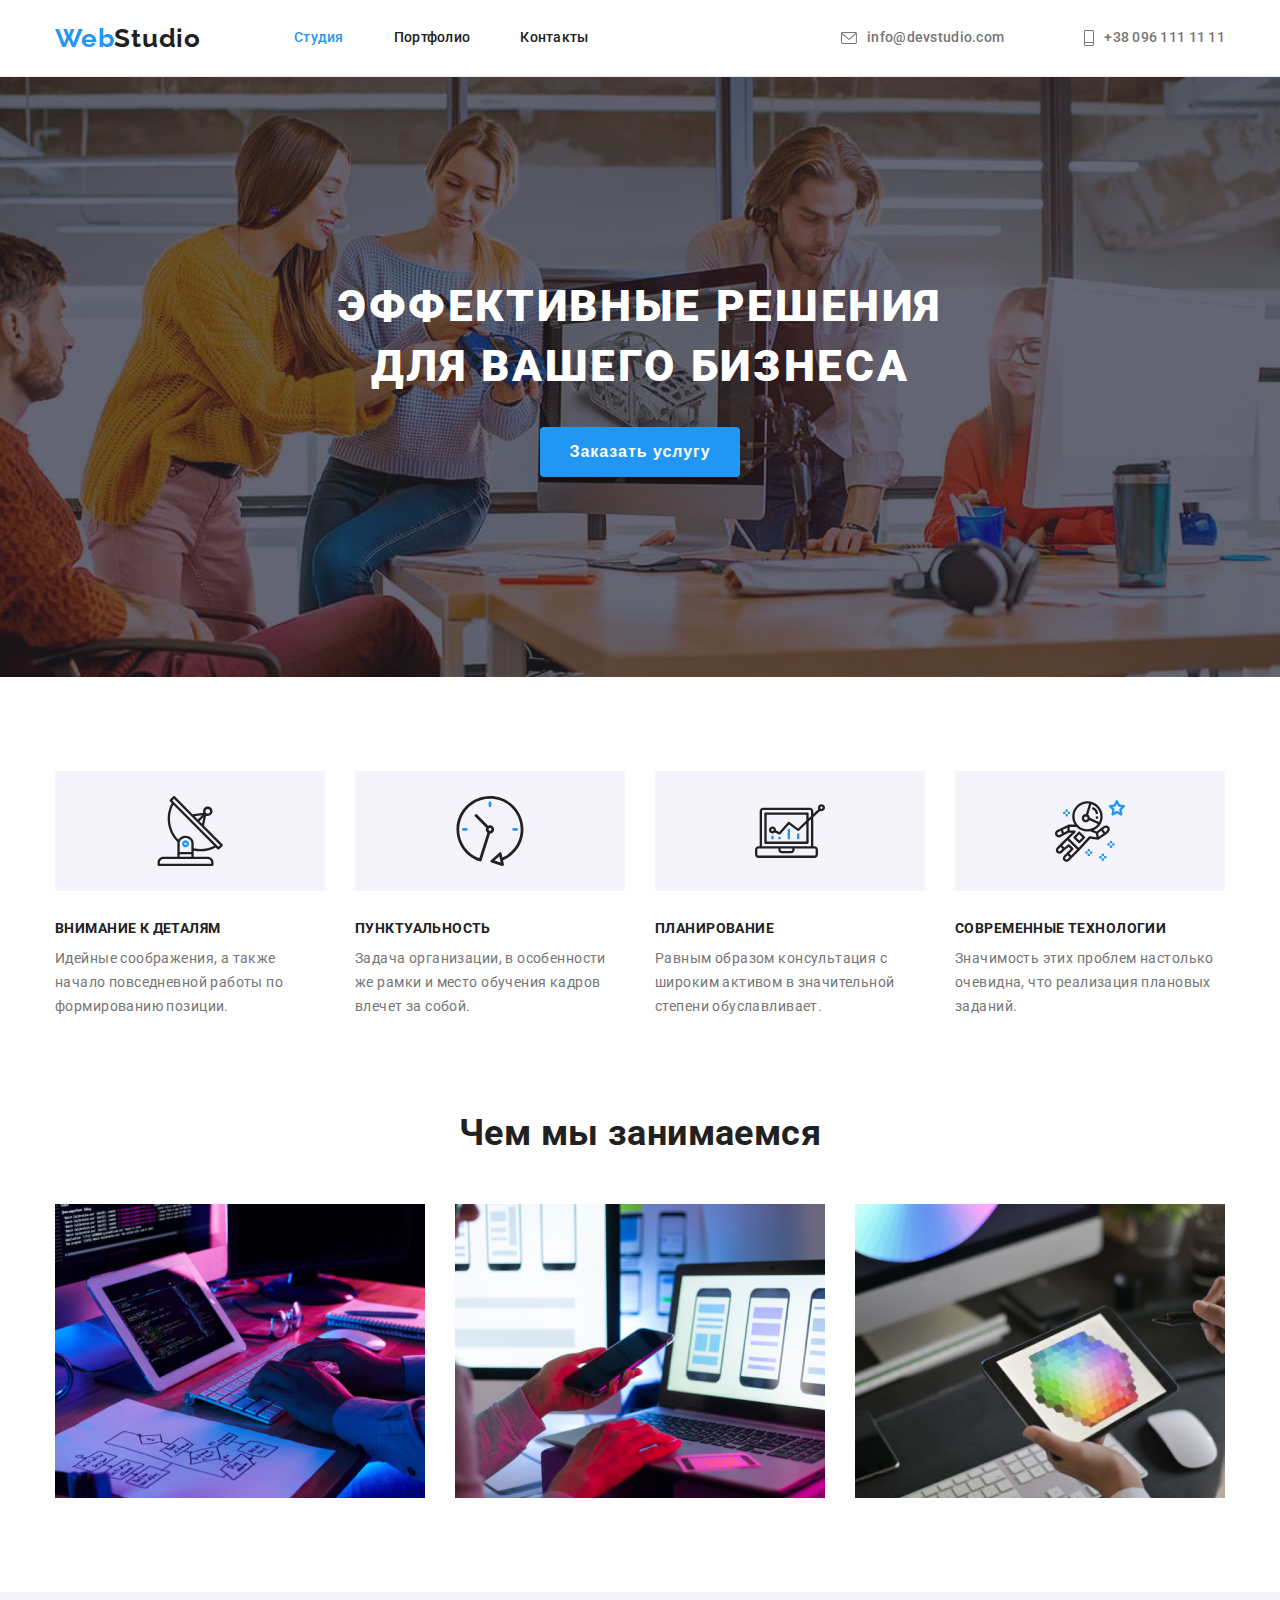
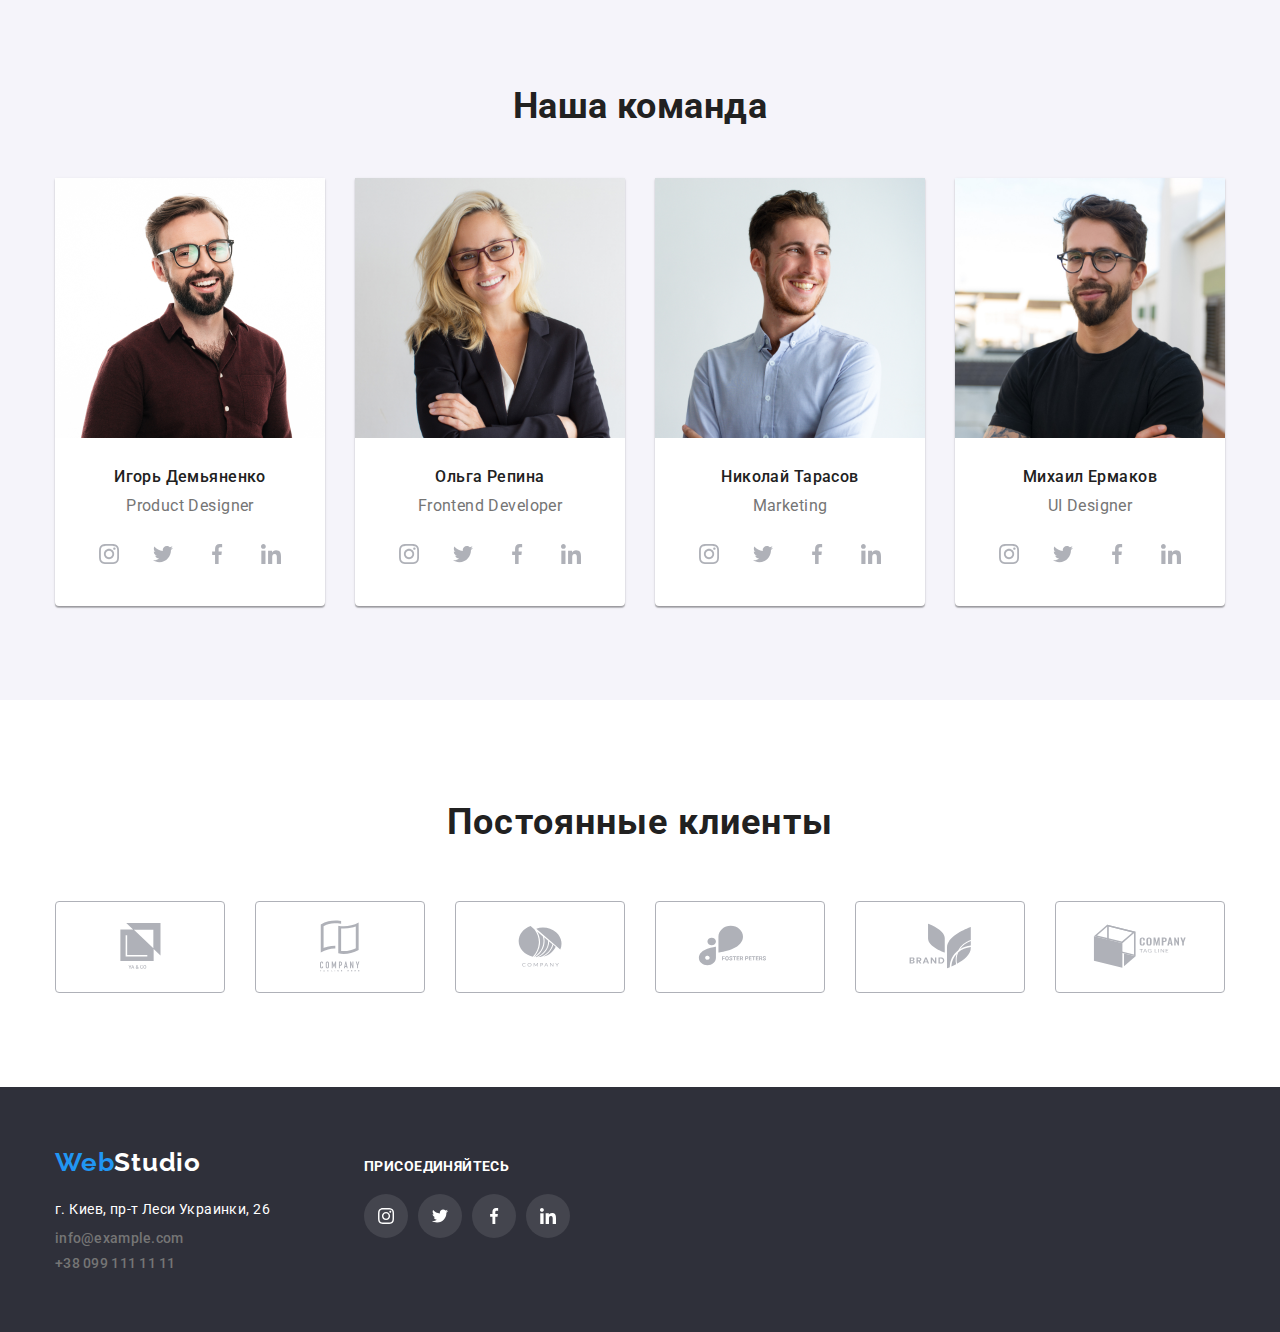
==== index.html @ dac80555 "copy the previous work" ====
<!DOCTYPE html>
<html lang="ru">

<head>
    <meta charset="UTF-8">
    <meta http-equiv="X-UA-Compatible" content="IE=edge">
    <meta name="viewport" content="width=device-width, initial-scale=1.0">
    <link
        href="https://fonts.googleapis.com/css2?family=Montserrat&family=Poppins:wght@400;700;900&family=Raleway:wght@400;500;700;900&family=Roboto:wght@400;500;700;900&display=swap"
        rel="stylesheet">
    <link rel="stylesheet" href="https://cdnjs.cloudflare.com/ajax/libs/modern-normalize/1.1.0/modern-normalize.min.css"
        integrity="sha512-wpPYUAdjBVSE4KJnH1VR1HeZfpl1ub8YT/NKx4PuQ5NmX2tKuGu6U/JRp5y+Y8XG2tV+wKQpNHVUX03MfMFn9Q=="
        crossorigin="anonymous" referrerpolicy="no-referrer" />
    <link rel="stylesheet" href="./css/style.css">
    <title>Studia</title>
</head>

<body>

    <header class="header-container">
        <div class="container main-nav">
            <nav class="logo main-nav">
                <a class="link-logo" href="#"><span class="logo-accent">Web</span>Studio</a>

                <ul class="site-nav">
                    <li class="logo-item">
                        <a class="link-nav" href="index.html"><span class="nav-item current">Студия</span></a>
                    </li>
                    <li class="logo-item">
                        <a class="link-nav nav-item" href="portfolio.html">Портфолио</a>
                    </li>
                    <li class="logo-item site-item">
                        <a class="link-nav nav-item" href="#">Контакты</a>
                    </li>
                </ul>
            </nav>

            <ul class="auth-nav">
                <li class="logo-item auth-item">
                    <a class="header-address">
                        <svg class="icon-email" width="16" height="12">
                            <use href="images/svg-sprite.svg#icon-mail"></use>
                        </svg>
                        info@devstudio.com
                    </a>
                </li>
                <li class="logo-item auth-item">
                    <a class="header-address" href="tel:+380961111111">
                        <svg class="icon-tel" width="10" height="16">
                            <use href="images/svg-sprite.svg#icon-tel"></use>
                        </svg>
                        +38 096 111 11 11
                    </a>
                </li>
            </ul>
        </div>
    </header>

    <main class="main-container">
        <section class="section-container">
            <h1 class="section-title">Эффективные решения для вашего бизнеса</h1>
            <button class="section-btn" type="button"><span class="btn-text">Заказать услугу</span></button>
        </section>

        <section class="section">
            <div class="container">
                <h2 class="visually-hidden">Блок 2</h2>

                <ul class="description">
                    <li class="description-list icon-group">
                        <div class="descritpion-block">
                            <svg class="description-icon" width="70" height="70">
                                <use href="images/svg-sprite.svg#icon-Group1"></use>
                            </svg>
                        </div>
                        <h3 class="description-title">Внимание к деталям</h3>
                        <p class="description-text">Идейные соображения, а также начало повседневной работы по
                            формированию
                            позиции.</p>
                    </li>

                    <li class="description-list icon-oclock">
                        <div class="descritpion-block">
                            <svg class="description-icon" width="70" height="70">
                                <use href="images/svg-sprite.svg#icon-clock2"></use>
                            </svg>
                        </div>
                        <h3 class="description-title">Пунктуальность</h3>
                        <p class="description-text">Задача организации, в особенности же рамки и место обучения кадров
                            влечет за собой.</p>
                    </li>

                    <li class="description-list icon-diagram">
                        <div class="descritpion-block">
                            <svg class="description-icon" width="70" height="70">
                                <use href="images/svg-sprite.svg#icon-diagram3"></use>
                            </svg>
                        </div>
                        <h3 class="description-title">Планирование</h3>
                        <p class="description-text">Равным образом консультация с широким активом в значительной степени
                            обуславливает.</p>
                    </li>

                    <li class="description-list icon-astranavt">
                        <div class="descritpion-block">
                            <svg class="description-icon" width="70" height="70">
                                <use href="images/svg-sprite.svg#icon-astronaut4"></use>
                            </svg>
                        </div>
                        <h3 class="description-title">Современные технологии</h3>
                        <p class="description-text">Значимость этих проблем настолько очевидна, что реализация плановых
                            заданий.</p>
                    </li>
                </ul>
            </div>
        </section>

        <section class="section section-doing">
            <div class="container">
                <h2 class="section-heading header">Чем мы занимаемся</h2>
                <ul class="list-container">
                    <li class="img-list"><img src="images/img(1).jpg" alt="img1" width="370"></li>
                    <li class="img-list"><img src="images/img(2).jpg" alt="img2" width="370"></li>
                    <li class="img-list"><img src="images/img(3).jpg" alt="img3" width="370"></li>
                </ul>
            </div>
        </section>

        <section class="our-team section">

            <div class="container">
                <h2 class="team-heading">Наша команда</h2>
                <ul class="team-container">
                    <li class="team-list">
                        <img class="team-img" src="images/img(5).jpg" alt="photo5" width="270">
                        <h3 class="team-header">Игорь Демьяненко</h3>
                        <p class="team-text">Product Designer</p>

                        <ul class="actions-icon">
                            <li class="icon-item">
                                <a class="icon-link">
                                    <svg class="icon-svg">
                                        <use href="images/svg-sprite.svg#icon-instagram"></use>
                                    </svg>
                                </a>
                            </li>

                            <li class="icon-item">
                                <a class="icon-link">
                                    <svg class="icon-svg">
                                        <use href="images/svg-sprite.svg#icon-twitter"></use>
                                    </svg>
                                </a>
                            </li>

                            <li class="icon-item">
                                <a class="icon-link">
                                    <svg class="icon-svg">
                                        <use href="images/svg-sprite.svg#icon-facebook"></use>
                                    </svg>
                                </a>
                            </li>

                            <li class="icon-item">
                                <a class="icon-link">
                                    <svg class="icon-svg">
                                        <use href="images/svg-sprite.svg#icon-linkedin"></use>
                                    </svg>
                                </a>
                            </li>
                        </ul>
                    </li>


                    <li class="team-list">
                        <img class="team-img" src="images/img(6).jpg" alt="photo6" width="270">
                        <h3 class="team-header">Ольга Репина</h3>
                        <p class="team-text">Frontend Developer</p>

                        <ul class="actions-icon">
                            <li class="icon-item">
                                <a class="icon-link">
                                    <svg class="icon-svg">
                                        <use href="images/svg-sprite.svg#icon-instagram"></use>
                                    </svg>
                                </a>
                            </li>

                            <li class="icon-item">
                                <a class="icon-link">
                                    <svg class="icon-svg">
                                        <use href="images/svg-sprite.svg#icon-twitter"></use>
                                    </svg>
                                </a>
                            </li>

                            <li class="icon-item">
                                <a class="icon-link">
                                    <svg class="icon-svg">
                                        <use href="images/svg-sprite.svg#icon-facebook"></use>
                                    </svg>
                                </a>
                            </li>

                            <li class="icon-item">
                                <a class="icon-link">
                                    <svg class="icon-svg">
                                        <use href="images/svg-sprite.svg#icon-linkedin"></use>
                                    </svg>
                                </a>
                            </li>
                        </ul>
                    </li>


                    <li class="team-list">
                        <img class="team-img" src="images/img(7).jpg" alt="photo7" width="270">
                        <h3 class="team-header">Николай Тарасов</h3>
                        <p class="team-text">Marketing</p>
                        <ul class="actions-icon">
                            <li class="icon-item">
                                <a class="icon-link">
                                    <svg class="icon-svg">
                                        <use href="images/svg-sprite.svg#icon-instagram"></use>
                                    </svg>
                                </a>
                            </li>

                            <li class="icon-item">
                                <a class="icon-link">
                                    <svg class="icon-svg">
                                        <use href="images/svg-sprite.svg#icon-twitter"></use>
                                    </svg>
                                </a>
                            </li>

                            <li class="icon-item">
                                <a class="icon-link">
                                    <svg class="icon-svg">
                                        <use href="images/svg-sprite.svg#icon-facebook"></use>
                                    </svg>
                                </a>
                            </li>

                            <li class="icon-item">
                                <a class="icon-link">
                                    <svg class="icon-svg">
                                        <use href="images/svg-sprite.svg#icon-linkedin"></use>
                                    </svg>
                                </a>
                            </li>
                        </ul>

                    </li>

                    <li class="team-list">
                        <img class="team-img" src="images/img(8).jpg" alt="photo8" width="270">
                        <h3 class="team-header">Михаил Ермаков</h3>
                        <p class="team-text">UI Designer</p>
                        <ul class="actions-icon">
                            <li class="icon-item">
                                <a class="icon-link">
                                    <svg class="icon-svg">
                                        <use href="images/svg-sprite.svg#icon-instagram"></use>
                                    </svg>
                                </a>
                            </li>

                            <li class="icon-item">
                                <a class="icon-link">
                                    <svg class="icon-svg">
                                        <use href="images/svg-sprite.svg#icon-twitter"></use>
                                    </svg>
                                </a>
                            </li>

                            <li class="icon-item">
                                <a class="icon-link">
                                    <svg class="icon-svg">
                                        <use href="images/svg-sprite.svg#icon-facebook"></use>
                                    </svg>
                                </a>
                            </li>

                            <li class="icon-item">
                                <a class="icon-link">
                                    <svg class="icon-svg">
                                        <use href="images/svg-sprite.svg#icon-linkedin"></use>
                                    </svg>
                                </a>
                            </li>
                        </ul>
                    </li>
                </ul>
            </div>
        </section>

        <section class="section">
            <div class="container">
                <h2 class="clients-header">Постоянные клиенты</h2>

                <ul class="clients-list">
                    <li class="clients-item">
                        <a class="clients-link">
                            <svg class="clients-svg" width="41" height="46">
                                <use href="images/svg-sprite.svg#icon-group1"></use>
                            </svg>
                        </a>
                    </li>

                    <li class="clients-item">
                        <a class="clients-link">
                            <svg class="clients-svg" width="40" height="52">
                                <use href="images/svg-sprite.svg#icon-group2"></use>
                            </svg>
                        </a>
                    </li>

                    <li class="clients-item">
                        <a class="clients-link">
                            <svg class="clients-svg" width="44" height="42">
                                <use href="images/svg-sprite.svg#icon-group3"></use>
                            </svg>
                        </a>
                    </li>

                    <li class="clients-item">
                        <a class="clients-link">
                            <svg class="clients-svg" width="85" height="41">
                                <use href="images/svg-sprite.svg#icon-group4"></use>
                            </svg>
                        </a>
                    </li>

                    <li class="clients-item">
                        <a class="clients-link">
                            <svg class="clients-svg" width="63" height="46">
                                <use href="images/svg-sprite.svg#icon-group5"></use>
                            </svg>
                        </a>
                    </li>

                    <li class="clients-item">
                        <a class="clients-link">
                            <svg class="clients-svg" width="94" height="44">
                                <use href="images/svg-sprite.svg#icon-group6"></use>
                            </svg>
                        </a>
                    </li>

                </ul>
            </div>

        </section>


    </main>

    <footer class="footer">

        <div class="container foo-container">

            <div class="footer-box">
                <a class="link-logo link-accent" href="#"><span class="logo-accent">Web</span><span
                        class="footer-logo">Studio</span></a>

                <address class="footer-address">
                    <ul>
                        <li class="footer-list"><a class="footer-link" href="#">г. Киев, пр-т Леси Украинки, 26</a></li>
                        <li class="logo-item"><a class="logo-address address-link"
                                href="mailto:info@example.com">info@example.com</a>
                        </li>
                        <li class="logo-item footer-tel"><a class="logo-address" href="tel:+380991111111">+38 099 111 11
                                11</a></li>
                    </ul>
                </address>
            </div>

            <div class="footer-content">
                <p class="footer-paragraph">Присоединяйтесь</p>

                <ul class="footer-actions">
                    <li class="footer-icon">
                        <a class="links-icon">
                            <svg class="footer-svg">
                                <use href="images/svg-sprite.svg#icon-instagram"></use>
                            </svg>
                        </a>
                    </li>

                    <li class="footer-icon">
                        <a class="links-icon">
                            <svg class="footer-svg">
                                <use href="images/svg-sprite.svg#icon-twitter"></use>
                            </svg>
                        </a>
                    </li>

                    <li class="footer-icon">
                        <a class="links-icon">
                            <svg class="footer-svg">
                                <use href="images/svg-sprite.svg#icon-facebook"></use>
                            </svg>
                        </a>
                    </li>

                    <li class="footer-icon">
                        <a class="links-icon">
                            <svg class="footer-svg">
                                <use href="images/svg-sprite.svg#icon-linkedin"></use>
                            </svg>
                        </a>
                    </li>
                </ul>

            </div>

        </div>
    </footer>
</body>

</html>
---- css/style.css ----
:root {
    --main-bg-color: #2196F3;
    --font-s: 14px;
    --color-b: #212121;
    --line-height: 1.14;
    --letter-spacing: 0.03em;
    --color-white: #FFFFFF;
    --color-grey: #757575;
    --bg-color: #2F303A;
}

html {
    box-sizing: border-box;
}

*,
*::before,
*::after {
    box-sizing: inherit;
}

body {
    margin: 0;
    font-family: 'Roboto', sans-serif;
    background-color: var(--color-white);
    color: var(--color-b);
    font-size: var(--font-s);
    letter-spacing: var(--letter-spacing);
}

h1,
h2,
h3,
p {
    margin: 0; 
}

ul {
    list-style: none;
    padding: 0;
    margin: 0;
}

img {
    display: block;
    max-width: 100%;
    height: auto;
}

.container {
    width: 1200px;
    margin-left: auto;
    margin-right: auto;
    padding-right: 15px;
    padding-left: 15px;
}

.header-container {
    border-bottom: 1px solid #ECECEC;

}

.main-container {
    min-width: 1200px;
}

.main-nav {
    display: flex;
    align-items: center;
}

  /* style header */

.link-logo {
    display: inline-block;

    font-family: 'Raleway';
    font-weight: 700;                         
    font-size: 26px;
    line-height: 1.19;
    color: var(--color-b);
    letter-spacing: var(--letter-spacing);
    text-decoration: none;
    margin-right: 93px;
      
}

.logo-accent {
    color: var(--main-bg-color);
}

.nav-item:hover {
    color: var(--main-bg-color);   
}

.current {
    color: var(--main-bg-color);
}

.auth-nav {
    display: flex;
    margin-left: auto;  
}


.logo-item {
    font-weight: 400;
    line-height: var(--line-height);
    letter-spacing: 0.02em;
    color: var(--color-b);
    margin-right: 50px;
}

.site-item:nth-child(3n) {
    margin-right: 0;
} 


.auth-item {
    margin-left: 30px;
}

.auth-item:last-child {
    margin-right: 0;
}

.header-address:hover {
    color: var(--main-bg-color);
    cursor: pointer;
}
 
.icon-email, .icon-tel {
     fill: currentColor;
} 

.icon-email:hover {
    cursor: pointer;
    color: var(--main-bg-color);
}

.link-nav {
    display: block;
    padding-top: 30px;
    padding-bottom: 30px;
    font-style: normal;
    font-weight: 500;
    line-height: var(--line-height);
    letter-spacing: 0.02em;
    color: var(--color-b);
    text-decoration: none;  
}

.link-nav:focus {
    color: var(--main-bg-color);
}

.logo-address, .header-address {
    font-style: normal;
    font-weight: 500;
    line-height: var(--line-height);
    letter-spacing: 0.02em;
    color: var(--color-grey);
    text-decoration: none;
}

.header-address {
    display: flex;
    align-items: center;
    gap: 10px;
}

.address-link {
    display: inline-block;
    margin-bottom: 9px;
}

    /* section-title */

.section {
    padding-top: 94px;
    padding-bottom: 94px;
    margin: 0 auto;
} 

.section-container {
    max-width: 1600px;
    min-height: 480px;
    margin-left: auto;
    margin-right: auto;

    padding-top: 200px;
    padding-bottom: 200px;
    text-align: center;
    background-position: center;
    background-size: cover;
    background-repeat: no-repeat;
    background-color: var(--bg-color);
    background-image: linear-gradient(to right,  rgba(47, 48, 58, 0.4), 
        rgba(47, 48, 58, 0.4)), 
        url(../images/Imgheader.jpg);  
}

.section-title {
    max-width: 700px;
    margin-left: auto;
    margin-right: auto;

    text-align: center;
    font-weight: 900;
    font-size: 44px;
    line-height: 1.36;
    letter-spacing: 0.06em;
    text-transform: uppercase;
    color: var(--color-white);
}

.section-btn {
    background: var(--main-bg-color);
    box-shadow: 0px 4px 4px rgba(0, 0, 0, 0.15);
    border-radius: 4px;
    border: none;
    margin-top: 30px;
    cursor: pointer;
    width: 200px;
    height: 50px;
    left: 700px;
    top: 430px;
}

.btn-text {
    font-weight: 700;
    font-size: 16px;
    line-height: 1.875;
    text-align: center;
    letter-spacing: 0.06em;
    color: var(--color-white);
}

.btn-wrapper {
    font-weight: 500;
    font-size: 16px;
    line-height: 1.625;
    color: var(--color-b);
    cursor: pointer;
    background: #F5F4FA;
    border-radius: 4px;
    border: none;
    padding: 6px 22px;
}

.wrapper {
    background: var(--main-bg-color);
    box-shadow: 0px 3px 1px rgba(0, 0, 0, 0.1), 0px 1px 2px rgba(0, 0, 0, 0.08), 0px 2px 2px rgba(0, 0, 0, 0.12);
    border-radius: 4px;
    color: #EEEEEE;
}


.btn-wrapper:hover,
.btn-wrapper:focus {
    background-color: var(--main-bg-color);
    border-color: var(--main-bg-color);
    color: var(--color-white);
    box-shadow: 0px 3px 1px rgba(0, 0, 0, 0.1), 0px 1px 2px rgba(0, 0, 0, 0.08), 0px 2px 2px rgba(0, 0, 0, 0.12);
    
}

.site-nav {
    display: flex;
   justify-content: center;  
}

.nav {
    margin-bottom: 50px; 
}

.site-nav .nav-list:not(:last-child) {
    margin-right: 8px;
}

.nav-list {
    display: inline-block;
}

.visually-hidden {
    position: absolute;
    width: 1px;
    height: 1px;
    margin: -1px;
    padding: 0;
    overflow: hidden;
    border: 0;
    clip: rect(0 0 0);
}

.description {
    display: flex;
}

.description-list {
    width: 270px;
    margin-right: 30px; 
}

.description-list {
    display: inline-block;
    border-radius: 4px;
}


.descritpion-block {
    background: #F5F4FA;
    display: flex;
    justify-content: center;
    align-items: center;
    height: 120px;
}

.description-list:nth-child(4n) {
    margin-right: 0;
}

.description-title {
    margin-top: 30px;
    line-height: var(--line-height);
    text-transform: uppercase;
    color: var(--color-b);
    font-size: 14px;
}

.description-text {
    line-height: 1.714;
    color: var(--color-grey);

    margin-top: 10px;
}

.list-container {
    display: flex;
    margin-top: 50px;
}

.clients-header {
    font-weight: 700;
    text-align: center;
    margin-bottom: 50px;
    font-size: 36px;
    line-height: 1.6;
    letter-spacing: 0.03em;
    color: var(--color-b);  
}

.clients-list {
    display: flex;
    fill: #AFB1B8;
}

.clients-item {
    display: flex;
    justify-content: center;
    align-items: center;
    width: 170px;
    height: 92px;
    color: #AFB1B8;

    border: 1px solid #AFB1B8;
    border-radius: 4px;
    margin-right: 30px;
}

.clients-item:hover {
    color: var(--main-bg-color);
    border-color: var(--main-bg-color);
    cursor: pointer;
}

.clients-item:last-child {
    margin-right: 0;
}

.clients-svg {
    fill: currentColor;
      
}

/* section portfolio */

.portfolio-container {
    display: flex;
    flex-wrap: wrap;
}

.portfolio-list {
    background: var(--color-white);
    width: 370px;
   
    margin-right: 30px;
    margin-bottom: 30px;
}

.portfolio-list:nth-child(3n) {
    margin-right: 0;
}

.portfolio-list:nth-last-child(-n + 3) {
    margin-bottom: 0;
} 

.portfolio-link {
    display: block;
    text-decoration: none;
}

.portfolio-link:hover {
    box-shadow: 0px 1px 1px rgba(0, 0, 0, 0.12), 
    0px 4px 4px rgba(0, 0, 0, 0.06), 
    1px 4px 6px rgba(0, 0, 0, 0.16);

}

.portfolio-content {
    border-left: 1px solid #EEEEEE;
    border-right: 1px solid #EEEEEE;
    border-bottom: 1px solid #EEEEEE;
    background: var(--color-white);
    padding: 20px 24px;
}

.portfolio-title {
    font-weight: 700;
    font-size: 18px;
    line-height: 2;
    letter-spacing: 0.06em;
    color: var(--color-b);
}

.portfolio-text {
    font-weight: 400;
    font-size: 16px;
    line-height: 1.875;

    margin-top: 4px;
    color: var(--color-grey);
}

/* section img */

.section-doing {
    padding-top: 0;
}

.section-heading {
    font-weight: 700;
    font-size: 36px;
    line-height: 1.16;
    text-align: center;
    color: var(--color-b);
}

.header {
    padding-top: 0;
}

.img-list {
    margin-right: 30px;
}


.img-list:nth-child(3n) {
    margin-right: 0;
} 


/* section our team */

 .team-container {
    display: flex;
    flex-wrap: wrap;
}

.our-team {
    background: #F5F4FA; 
}


.team-heading {
    font-weight: 700;
    font-size: 36px;
    margin-bottom: 50px;
    line-height: 1.16;
    text-align: center;
    color: var(--color-b);
}

.team-list {
    background: var(--color-white);
    box-shadow: 0px 1px 3px rgba(0, 0, 0, 0.12), 0px 1px 1px rgba(0, 0, 0, 0.14), 0px 2px 1px rgba(0, 0, 0, 0.2);
    border-radius: 0px 0px 4px 4px;  
    text-align: center;

    margin-right: 30px;
}

.team-list:nth-child(4n) {
    margin-right: 0;
}

.actions-icon {
    display: flex;
    justify-content: center;
    margin-bottom: 30px;
    
}

.icon-item {
    margin-right: 10px;
}

.icon-item:nth-child(4) {
    margin-right: 0;
}

.icon-link {
    display: flex;
    justify-content: center;
    align-items: center;
    width: 44px;
    height: 44px;
    padding: 0;
    border: none;
    background-color: #fff;
    border-radius: 50%;
    color: #AFB1B8;
}

.icon-link:hover {
    background-color: var(--main-bg-color);
    color: var(--color-white);
    cursor: pointer;
}

.icon-svg {
    width: 20px;
    height: 20px;
    fill: currentColor;
}


.team-img {
    margin-bottom: 30px;
}

.team-header {
    font-weight: 500;
    font-size: 16px;
    line-height: 1.18;
    color: var(--color-b);
    margin-bottom: 10px;
}

.team-text {
    font-size: 16px;
    line-height: 1.18;
    color: var(--color-grey);
    margin-bottom: 16px;

}

/* footer */

.footer {
    background: var(--bg-color);
    padding-top: 60px;
    padding-bottom: 60px;
}

.foo-container {
    display: flex;
    align-items: baseline;
}

.link-accent {
    margin-bottom: 20px;
}

.footer-address {
    font-style: normal;
}

.footer-logo {
    color: var(--color-white);
}

.footer-list {
    margin-bottom: 9px; 
}


.footer-link {
    display: inline-block;

    font-weight: 400;
    line-height: 1.714;
    text-decoration: none;
    color: var(--color-white);
}

.footer-tel {
    margin-bottom: 0;
}

.footer-content {
    margin-left: 70px;
   
}

.footer-paragraph {
    font-weight: 700;
    font-size: 14px;
    line-height: 16px;
    margin-bottom: 20px;
    letter-spacing: 0.03em;
    text-transform: uppercase;
    color: var(--color-white);
}

.footer-actions {
    display: flex;
    justify-content: center;
    margin: 0;
}

.footer-icon {
    margin-right: 10px;
}

.footer-icon:nth-child(4) {
    margin-right: 0;
}

.links-icon {
    display: flex;
    justify-content: center;
    align-items: center;
    width: 44px;
    height: 44px;
    padding: 0;
    background-color: rgba(255, 255, 255, 0.1);
    border-radius: 50%;
    color: var(--color-white);

}

.links-icon:hover {
    background-color: var(--main-bg-color);
    cursor: pointer;
    color: var(--color-white);
}

.footer-svg {
    width: 20px;
    height: 16px;
    fill: currentColor;
}
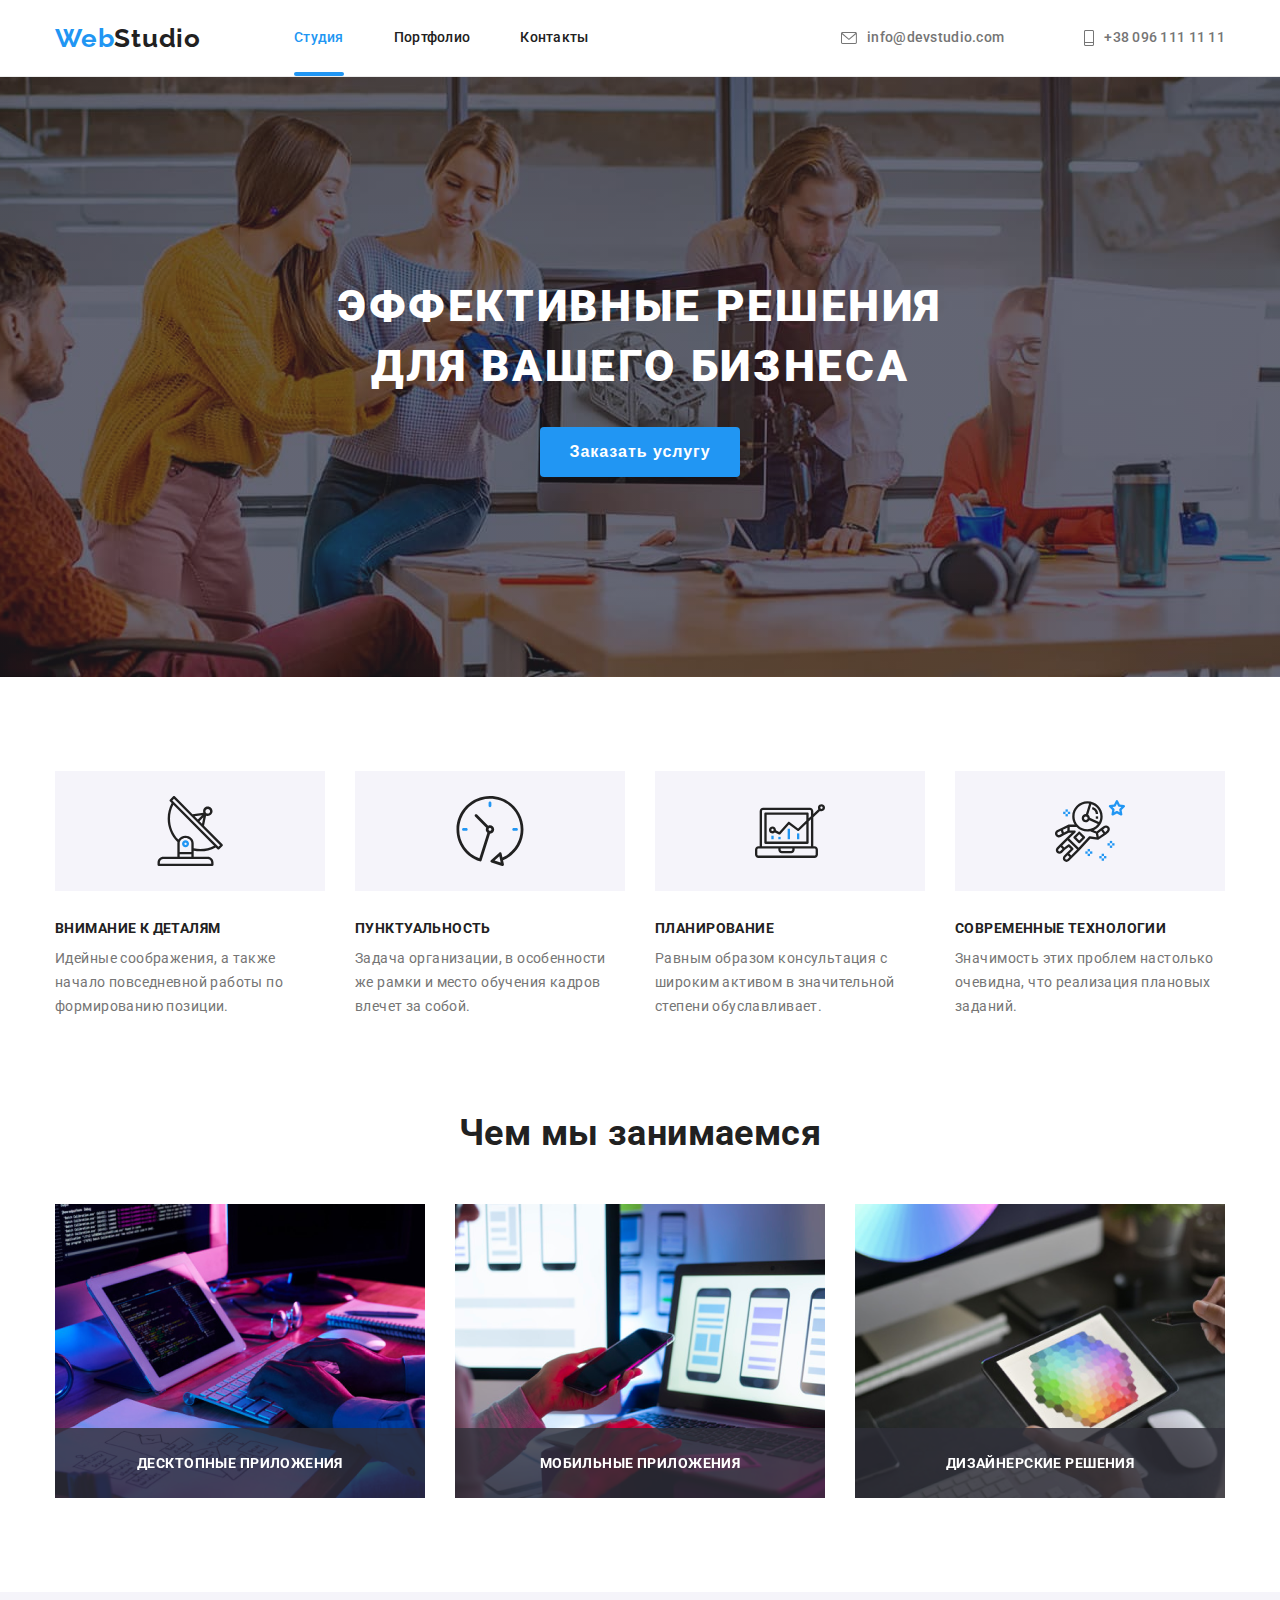
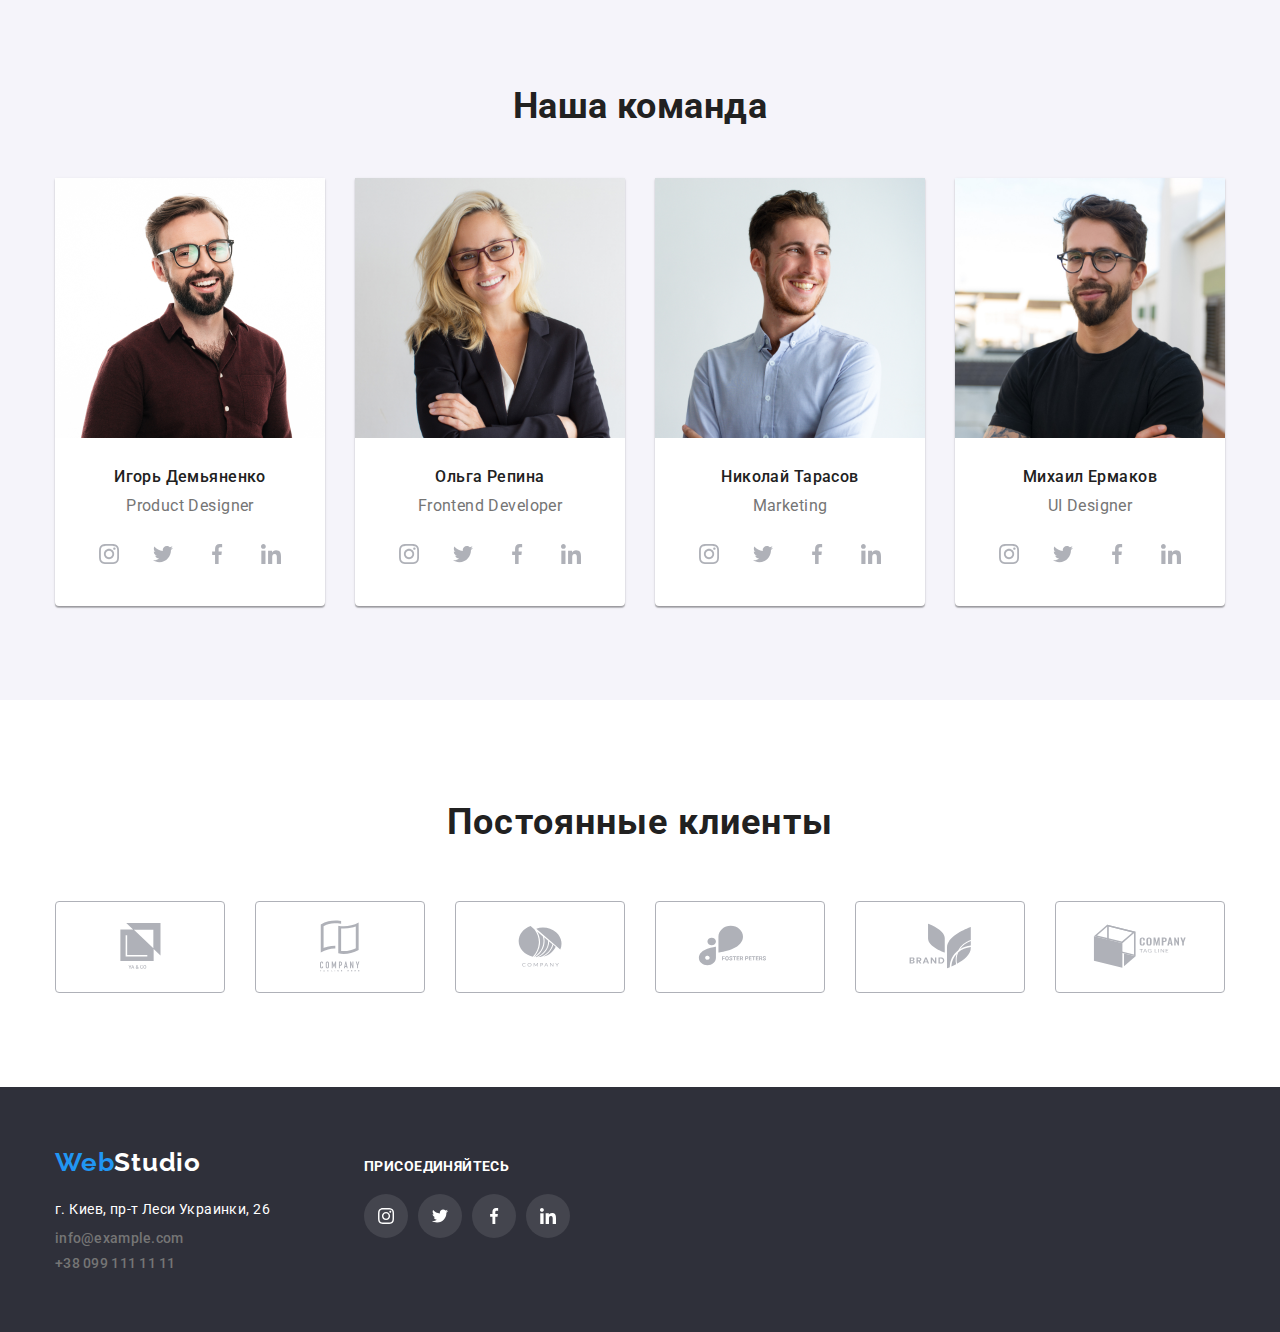
==== commit 9be048dc: "work on homework" ====
--- a/index.html
+++ b/index.html
@@ -24,7 +24,7 @@
 
                 <ul class="site-nav">
                     <li class="logo-item">
-                        <a class="link-nav" href="index.html"><span class="nav-item current">Студия</span></a>
+                        <a class="link-nav current-tab" href="index.html"><span class="current">Студия</span></a>
                     </li>
                     <li class="logo-item">
                         <a class="link-nav nav-item" href="portfolio.html">Портфолио</a>
@@ -59,7 +59,18 @@
     <main class="main-container">
         <section class="section-container">
             <h1 class="section-title">Эффективные решения для вашего бизнеса</h1>
-            <button class="section-btn" type="button"><span class="btn-text">Заказать услугу</span></button>
+            <div data-modal class="backdrop is-hidden">
+                <div class="modal">
+                    <button data-modal-close class="modal-close">
+                        <svg class="svg-close" width="18" height="18">
+                            <use href="images/svg-sprite.svg#icon-close"></use>
+                        </svg>
+                    </button>
+
+                </div>
+            </div>
+            <button data-modal-open class="section-btn" type="button"><span class="btn-text">Заказать услугу</span></button>
+            
         </section>
 
         <section class="section">
@@ -119,9 +130,20 @@
             <div class="container">
                 <h2 class="section-heading header">Чем мы занимаемся</h2>
                 <ul class="list-container">
-                    <li class="img-list"><img src="images/img(1).jpg" alt="img1" width="370"></li>
-                    <li class="img-list"><img src="images/img(2).jpg" alt="img2" width="370"></li>
-                    <li class="img-list"><img src="images/img(3).jpg" alt="img3" width="370"></li>
+                    <li class="img-list">
+                        <img src="images/img(1).jpg" alt="img1" width="370px">
+                        <p class="doing-text">Десктопные приложения</p>
+                    </li>
+
+                    <li class="img-list">
+                        <img src="images/img(2).jpg" alt="img2" width="370px">
+                        <p class="doing-text">Мобильные приложения</p>
+                    </li>
+
+                    <li class="img-list">
+                        <img src="images/img(3).jpg" alt="img3" width="370px">
+                        <p class="doing-text">Дизайнерские решения</p>
+                    </li>
                 </ul>
             </div>
         </section>
@@ -417,6 +439,6 @@
 
         </div>
     </footer>
+    <script src="./js/modal.js"></script>
 </body>
-
 </html>--- a/css/style.css
+++ b/css/style.css
@@ -97,11 +97,25 @@
     color: var(--main-bg-color);
 }
 
+.current-tab {
+    position: relative;
+}
+
+.current-tab::after {
+    position: absolute;
+    bottom: 0;
+    left: 0;
+    content: "";
+    width: 100%;
+    height: 4px;
+    background: #2196F3;
+    border-radius: 2px;
+}
+
 .auth-nav {
     display: flex;
     margin-left: auto;  
 }
-
 
 .logo-item {
     font-weight: 400;
@@ -407,6 +421,8 @@
 } 
 
 .portfolio-link {
+    position: relative;
+
     display: block;
     text-decoration: none;
 }
@@ -416,6 +432,43 @@
     0px 4px 4px rgba(0, 0, 0, 0.06), 
     1px 4px 6px rgba(0, 0, 0, 0.16);
 
+}
+.overlay {
+    position: relative;
+}
+
+.overlay::before {
+    display: inline-block;
+    position: absolute;
+    content: "";
+    width: 370px;
+    height: 294px;
+    background: rgba(33, 150, 243, 0.9);
+
+    opacity: 0;
+}
+
+.portfolio-list:hover .overlay::before {
+    opacity: 1;
+}
+
+.portfolio-list:hover .overlay-text {
+    opacity: 1;
+}
+
+.overlay-text {
+    position: absolute;
+    font-weight: 400;
+    font-size: 18px;
+    line-height: 28px;
+    letter-spacing: 0.03em;
+    color: #fff;
+    width: 370px;
+    height: 168px;
+    text-align: center;
+    padding: 64px 24px;
+
+    opacity: 0;
 }
 
 .portfolio-content {
@@ -462,13 +515,47 @@
 }
 
 .img-list {
+    position: relative;
     margin-right: 30px;
 }
-
 
 .img-list:nth-child(3n) {
     margin-right: 0;
 } 
+
+
+.img-list::before {
+    display: inline-block;
+    position: absolute;
+    content: "";
+    left: 0;
+    bottom: 0;
+    width: 370px;
+    height: 70px;
+   
+    background: rgba(47, 48, 58, 0.8);
+}
+
+
+.doing-text {
+    position: absolute;
+    left: 0;
+    bottom: 0;
+
+    display: flex;
+    justify-content: center;
+    align-items: center;
+    width: 370px;
+    height: 70px;
+    
+    font-weight: 700;
+    font-size: 14px;
+    line-height: 16px;
+    text-align: center;
+    letter-spacing: 0.03em;
+    text-transform: uppercase;
+    color: var(--color-white);
+}
 
 
 /* section our team */
@@ -663,10 +750,58 @@
     fill: currentColor;
 }
 
-
-
-
-
-
-
-
+.backdrop {
+    position: fixed;
+    top: 0;
+    left: 0;
+    width: 100%;
+    height: 100%;
+    background: rgba(0, 0, 0, 0.2);
+}
+
+.backdrop.is-hidden {
+    opacity: 0;
+    pointer-events: none;
+}
+
+.modal {
+    position: absolute;
+    top: 50%;
+    left: 50%;
+    transform: translate(-50%, -50%);
+
+    width: 528px;
+    height: 581px;
+    background-color: #FFFFFF;
+    box-shadow: 0px 1px 3px rgba(0, 0, 0, 0.12), 0px 1px 1px rgba(0, 0, 0, 0.14), 0px 2px 1px rgba(0, 0, 0, 0.2);
+    border-radius: 4px; 
+}
+
+.modal-close {
+    top: 8px;
+    right: 8px;
+    position: absolute;
+    display: flex;
+    justify-content: center;
+    align-items: center;
+    border-radius: 50%;
+    border: 1px solid rgba(0, 0, 0, 0.1);
+    width: 30px;
+    height: 30px;
+    background: #FFFFFF;
+    cursor: pointer;
+}
+
+.svg-close {
+    fill: currentColor;
+}
+
+
+
+
+
+
+
+
+
+
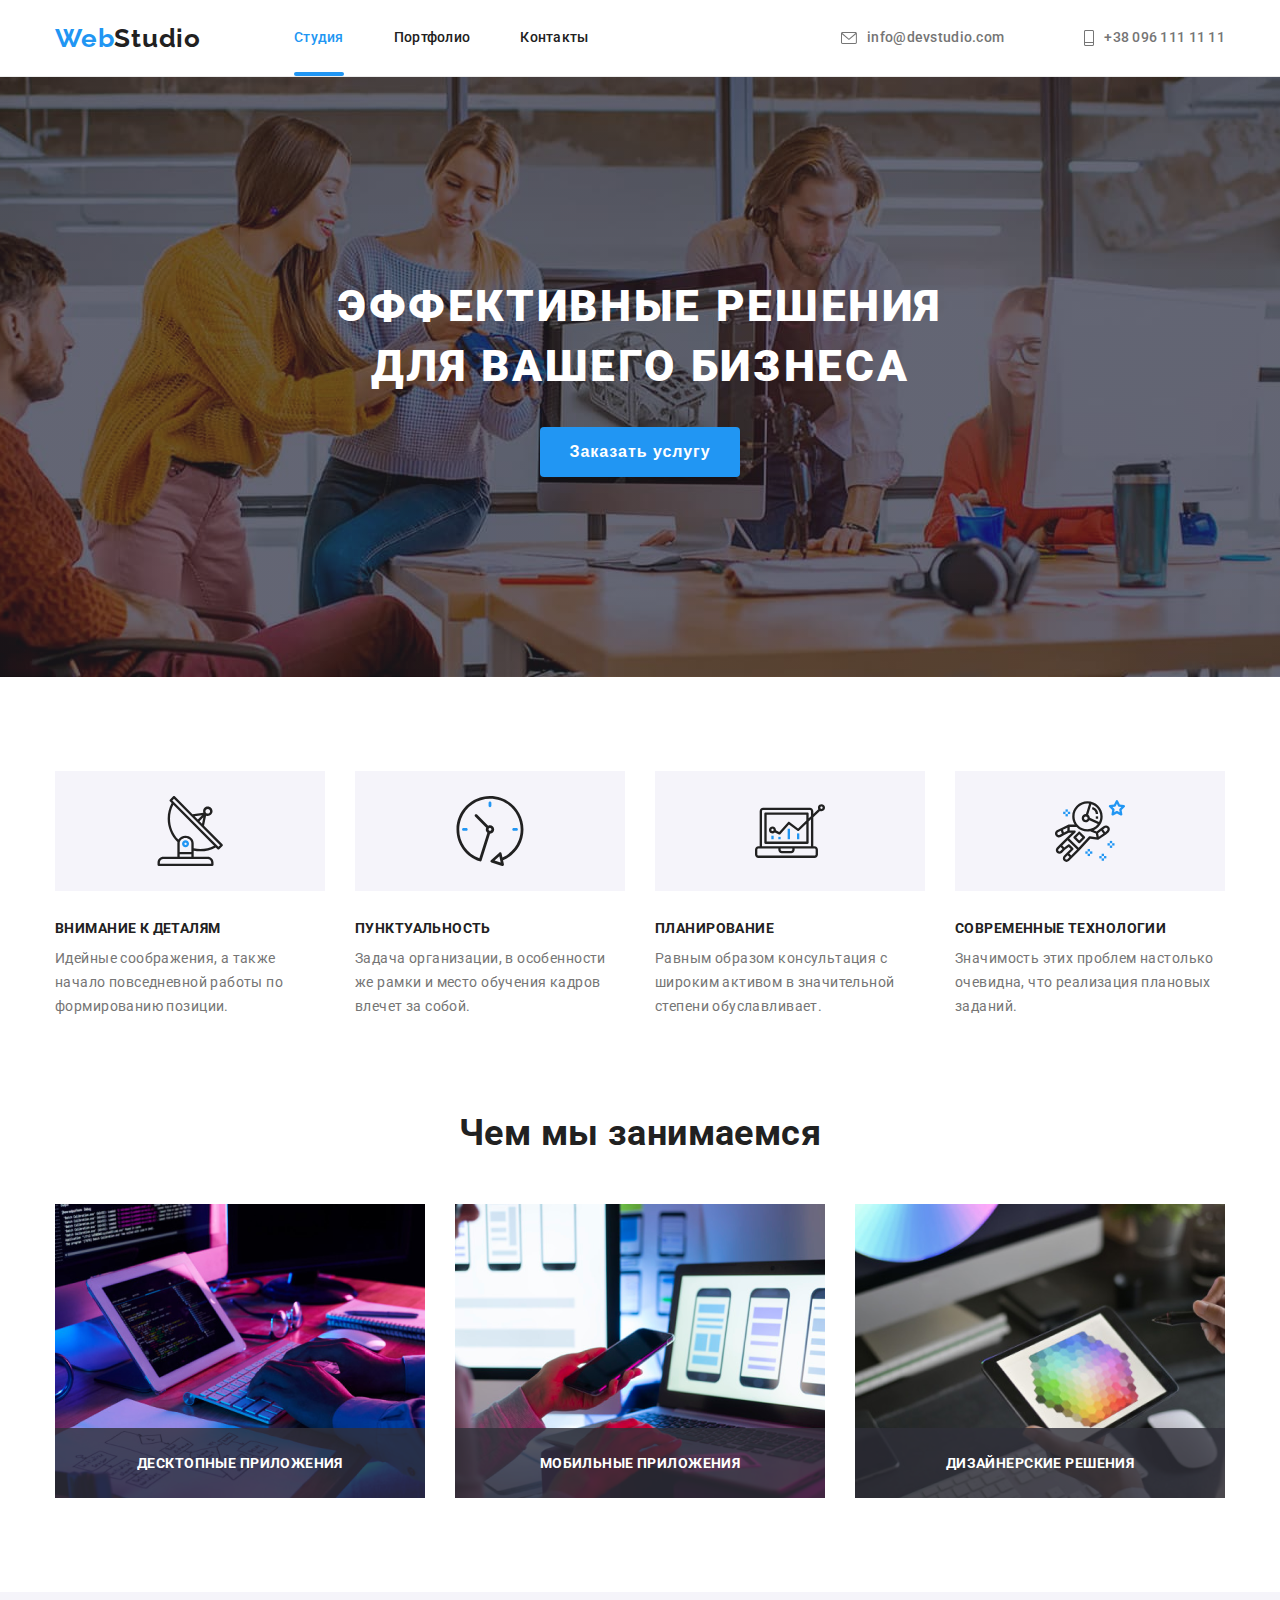
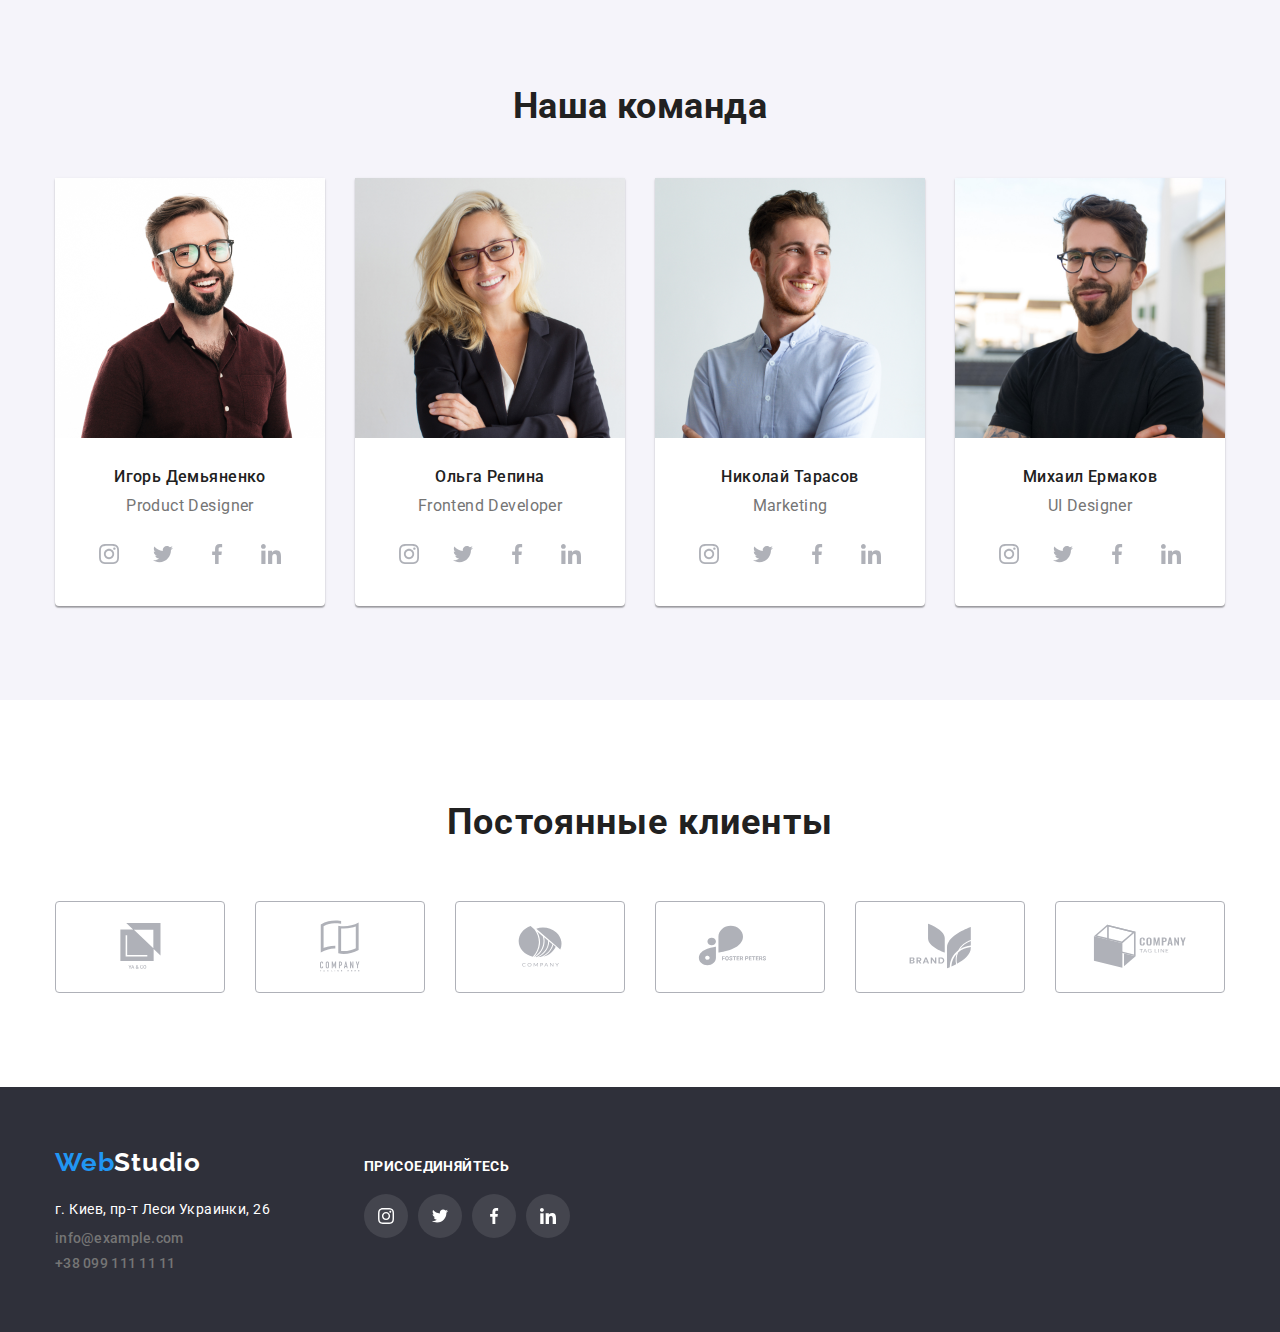
==== commit a1216679: "doing my homework" ====
--- a/index.html
+++ b/index.html
@@ -59,18 +59,9 @@
     <main class="main-container">
         <section class="section-container">
             <h1 class="section-title">Эффективные решения для вашего бизнеса</h1>
-            <div data-modal class="backdrop is-hidden">
-                <div class="modal">
-                    <button data-modal-close class="modal-close">
-                        <svg class="svg-close" width="18" height="18">
-                            <use href="images/svg-sprite.svg#icon-close"></use>
-                        </svg>
-                    </button>
-
-                </div>
-            </div>
-            <button data-modal-open class="section-btn" type="button"><span class="btn-text">Заказать услугу</span></button>
-            
+            <button data-modal-open class="section-btn" type="button"><span class="btn-text">Заказать
+                    услугу</span></button>
+
         </section>
 
         <section class="section">
@@ -131,17 +122,17 @@
                 <h2 class="section-heading header">Чем мы занимаемся</h2>
                 <ul class="list-container">
                     <li class="img-list">
-                        <img src="images/img(1).jpg" alt="img1" width="370px">
+                        <img src="images/img(1).jpg" alt="img1" width="370">
                         <p class="doing-text">Десктопные приложения</p>
                     </li>
 
                     <li class="img-list">
-                        <img src="images/img(2).jpg" alt="img2" width="370px">
+                        <img src="images/img(2).jpg" alt="img2" width="370">
                         <p class="doing-text">Мобильные приложения</p>
                     </li>
 
                     <li class="img-list">
-                        <img src="images/img(3).jpg" alt="img3" width="370px">
+                        <img src="images/img(3).jpg" alt="img3" width="370">
                         <p class="doing-text">Дизайнерские решения</p>
                     </li>
                 </ul>
@@ -439,6 +430,17 @@
 
         </div>
     </footer>
+    <div data-modal class="backdrop is-hidden">
+        <div class="modal">
+            <button data-modal-close class="modal-close">
+                <svg class="svg-close" width="18" height="18">
+                    <use href="images/svg-sprite.svg#icon-close"></use>
+                </svg>
+            </button>
+
+        </div>
+    </div>
     <script src="./js/modal.js"></script>
 </body>
+
 </html>--- a/css/style.css
+++ b/css/style.css
@@ -161,7 +161,9 @@
     line-height: var(--line-height);
     letter-spacing: 0.02em;
     color: var(--color-b);
-    text-decoration: none;  
+    text-decoration: none; 
+
+    transition: color 250ms cubic-bezier(0.4, 0, 0.2, 1);
 }
 
 .link-nav:focus {
@@ -181,6 +183,9 @@
     display: flex;
     align-items: center;
     gap: 10px;
+
+    transition: color 250ms cubic-bezier(0.4, 0, 0.2, 1);
+  
 }
 
 .address-link {
@@ -239,6 +244,7 @@
     height: 50px;
     left: 700px;
     top: 430px;
+
 }
 
 .btn-text {
@@ -260,13 +266,17 @@
     border-radius: 4px;
     border: none;
     padding: 6px 22px;
+
+    transition-property: background-color;
+    transition-duration: 250ms;
+    transition-timing-function: cubic-bezier(0.4, 0, 0.2, 1);
 }
 
 .wrapper {
-    background: var(--main-bg-color);
+    background-color: var(--main-bg-color);
     box-shadow: 0px 3px 1px rgba(0, 0, 0, 0.1), 0px 1px 2px rgba(0, 0, 0, 0.08), 0px 2px 2px rgba(0, 0, 0, 0.12);
     border-radius: 4px;
-    color: #EEEEEE;
+    color: #EEEEEE; 
 }
 
 
@@ -380,6 +390,9 @@
     border: 1px solid #AFB1B8;
     border-radius: 4px;
     margin-right: 30px;
+
+    transition: border-color 250ms cubic-bezier(0.4, 0, 0.2, 1),
+    color 250ms cubic-bezier(0.4, 0, 0.2, 1); 
 }
 
 .clients-item:hover {
@@ -421,8 +434,6 @@
 } 
 
 .portfolio-link {
-    position: relative;
-
     display: block;
     text-decoration: none;
 }
@@ -433,27 +444,28 @@
     1px 4px 6px rgba(0, 0, 0, 0.16);
 
 }
+
+.container-overlay {
+    position: relative;
+    overflow: hidden;
+}
+
 .overlay {
-    position: relative;
-}
-
-.overlay::before {
-    display: inline-block;
     position: absolute;
-    content: "";
     width: 370px;
     height: 294px;
     background: rgba(33, 150, 243, 0.9);
 
     opacity: 0;
-}
-
-.portfolio-list:hover .overlay::before {
+
+    transform: translateY(100%);
+    transition: transform 250ms cubic-bezier(0.4, 0, 0.2, 1),
+                opacity 250ms cubic-bezier(0.4, 0, 0.2, 1);
+}
+
+.portfolio-list:hover .overlay {
     opacity: 1;
-}
-
-.portfolio-list:hover .overlay-text {
-    opacity: 1;
+    transform: translateY(0);
 }
 
 .overlay-text {
@@ -462,13 +474,11 @@
     font-size: 18px;
     line-height: 28px;
     letter-spacing: 0.03em;
-    color: #fff;
+    color: var(--color-white);
     width: 370px;
     height: 168px;
     text-align: center;
     padding: 64px 24px;
-
-    opacity: 0;
 }
 
 .portfolio-content {
@@ -618,6 +628,9 @@
     background-color: #fff;
     border-radius: 50%;
     color: #AFB1B8;
+
+     transition: background-color 250ms cubic-bezier(0.4, 0, 0.2, 1),
+    color 250ms cubic-bezier(0.4, 0, 0.2, 1);
 }
 
 .icon-link:hover {
@@ -736,6 +749,9 @@
     border-radius: 50%;
     color: var(--color-white);
 
+    transition: background-color 250ms cubic-bezier(0.4, 0, 0.2, 1),
+    color 250ms cubic-bezier(0.4, 0, 0.2, 1); 
+
 }
 
 .links-icon:hover {
@@ -756,11 +772,13 @@
     left: 0;
     width: 100%;
     height: 100%;
-    background: rgba(0, 0, 0, 0.2);
+    background-color: rgba(0, 0, 0, 0.2);
+    transition: opacity 1000ms, visibility 1000ms;  
 }
 
 .backdrop.is-hidden {
     opacity: 0;
+    visibility: hidden;
     pointer-events: none;
 }
 
